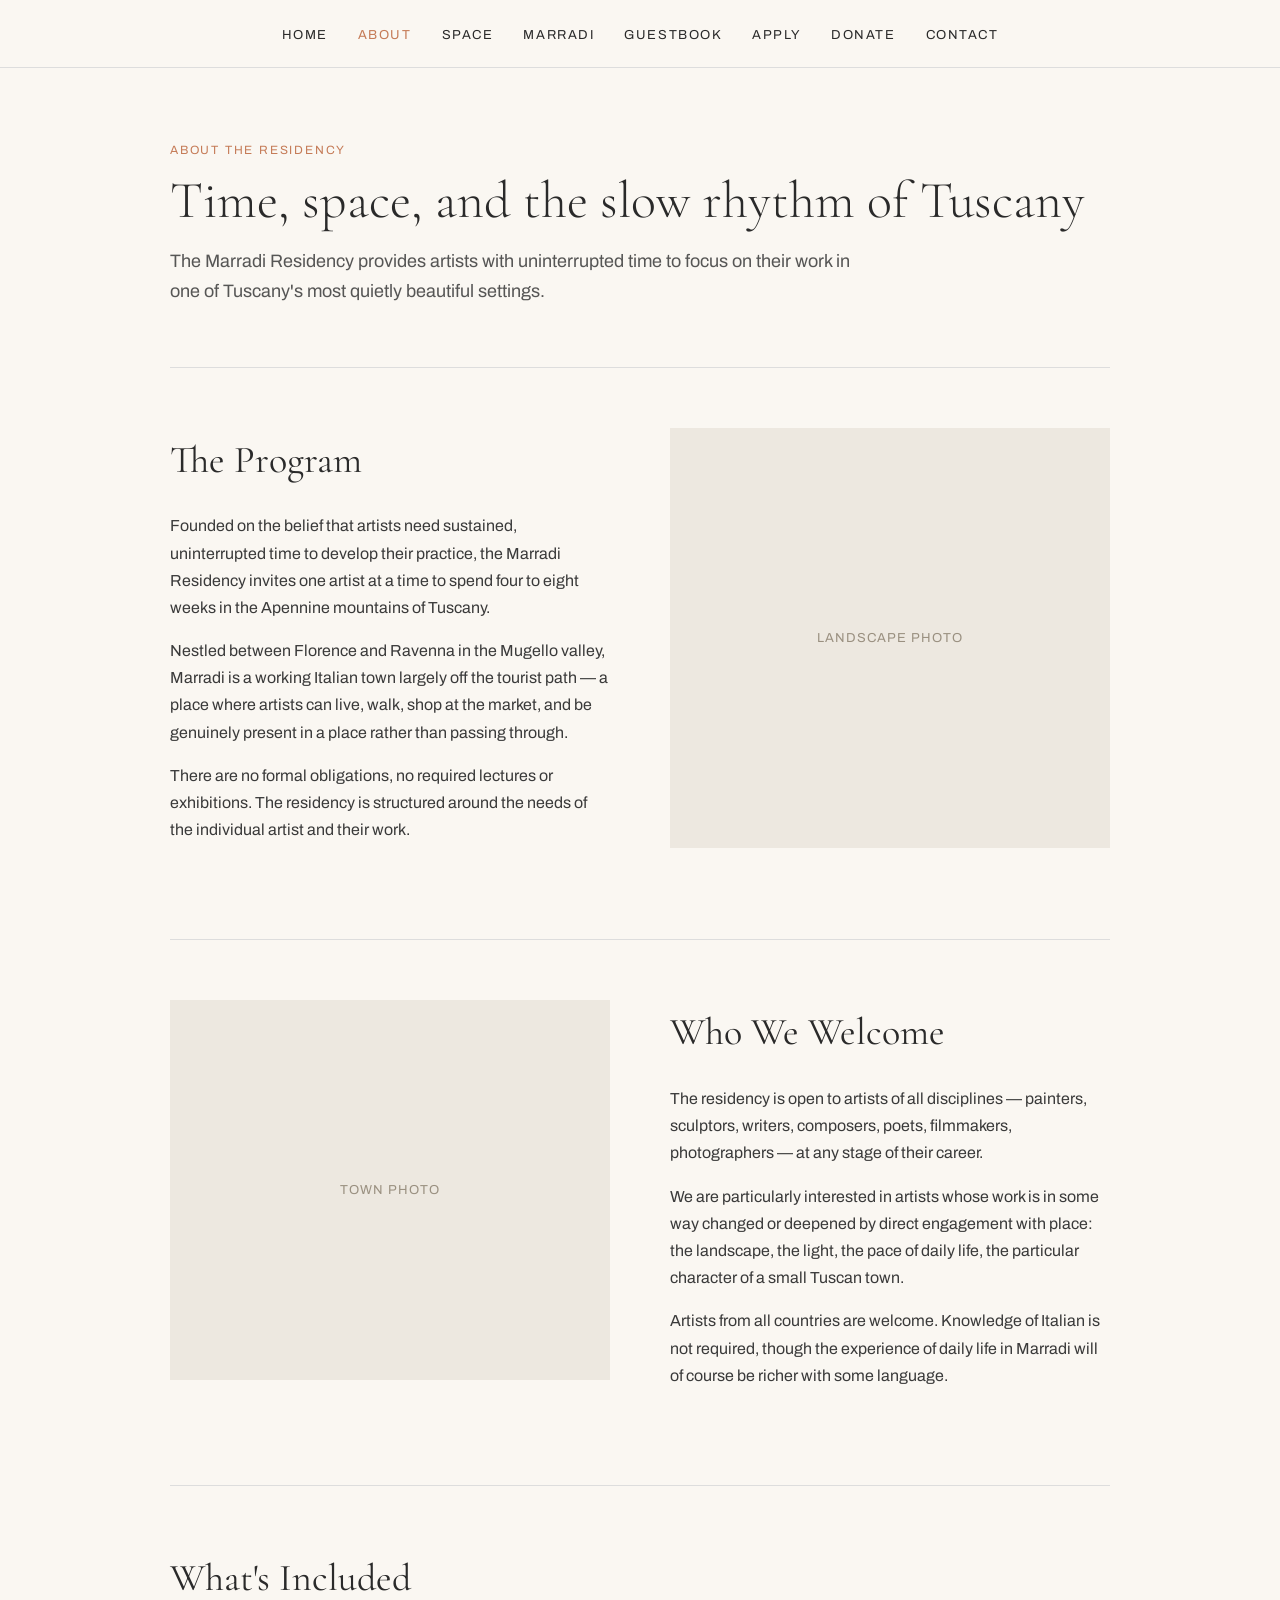
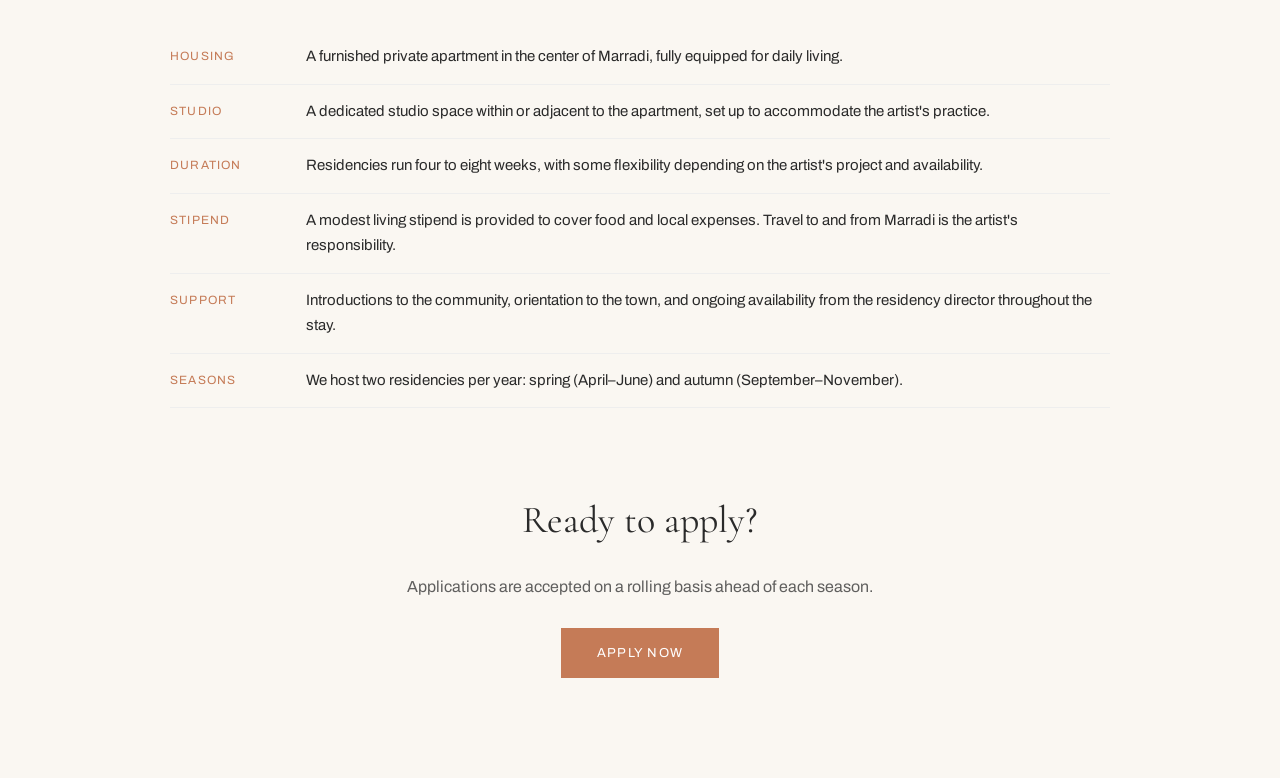
==== about.html @ baf2bf7d "Initial build — all pages" ====
<!DOCTYPE html>
<html lang="en">
<head>
<meta charset="UTF-8">
<meta name="viewport" content="width=device-width, initial-scale=1.0">
<title>About – Marradi Residency</title>
<link href="https://fonts.googleapis.com/css2?family=Cormorant+Garamond:ital,wght@0,300;0,400;0,500;1,300;1,400&family=Archivo:wght@300;400;500&display=swap" rel="stylesheet">
<link rel="stylesheet" href="style.css">
</head>
<body>

<nav>
  <ul>
    <li><a href="index.html">Home</a></li>
    <li><a href="about.html" class="active">About</a></li>
    <li><a href="space.html">Space</a></li>
    <li><a href="marradi.html">Marradi</a></li>
    <li><a href="guestbook.html">Guestbook</a></li>
    <li><a href="apply.html">Apply</a></li>
    <li><a href="donate.html">Donate</a></li>
    <li><a href="contact.html">Contact</a></li>
  </ul>
</nav>

<div class="page">

  <span class="eyebrow">About the Residency</span>
  <h1>Time, space, and the slow rhythm of Tuscany</h1>
  <p class="lead">The Marradi Residency provides artists with uninterrupted time to focus on their work in one of Tuscany's most quietly beautiful settings.</p>

  <hr>

  <div class="two-col" style="margin-bottom:80px">
    <div>
      <h2>The Program</h2>
      <p>Founded on the belief that artists need sustained, uninterrupted time to develop their practice, the Marradi Residency invites one artist at a time to spend four to eight weeks in the Apennine mountains of Tuscany.</p>
      <p>Nestled between Florence and Ravenna in the Mugello valley, Marradi is a working Italian town largely off the tourist path — a place where artists can live, walk, shop at the market, and be genuinely present in a place rather than passing through.</p>
      <p>There are no formal obligations, no required lectures or exhibitions. The residency is structured around the needs of the individual artist and their work.</p>
    </div>
    <div>
      <div class="photo-placeholder" style="height:420px">Landscape photo</div>
    </div>
  </div>

  <hr>

  <div class="two-col" style="margin-bottom:80px">
    <div>
      <div class="photo-placeholder" style="height:380px">Town photo</div>
    </div>
    <div>
      <h2>Who We Welcome</h2>
      <p>The residency is open to artists of all disciplines — painters, sculptors, writers, composers, poets, filmmakers, photographers — at any stage of their career.</p>
      <p>We are particularly interested in artists whose work is in some way changed or deepened by direct engagement with place: the landscape, the light, the pace of daily life, the particular character of a small Tuscan town.</p>
      <p>Artists from all countries are welcome. Knowledge of Italian is not required, though the experience of daily life in Marradi will of course be richer with some language.</p>
    </div>
  </div>

  <hr>

  <h2>What's Included</h2>
  <ul class="info-list" style="margin-bottom:80px">
    <li>
      <span>Housing</span>
      <span>A furnished private apartment in the center of Marradi, fully equipped for daily living.</span>
    </li>
    <li>
      <span>Studio</span>
      <span>A dedicated studio space within or adjacent to the apartment, set up to accommodate the artist's practice.</span>
    </li>
    <li>
      <span>Duration</span>
      <span>Residencies run four to eight weeks, with some flexibility depending on the artist's project and availability.</span>
    </li>
    <li>
      <span>Stipend</span>
      <span>A modest living stipend is provided to cover food and local expenses. Travel to and from Marradi is the artist's responsibility.</span>
    </li>
    <li>
      <span>Support</span>
      <span>Introductions to the community, orientation to the town, and ongoing availability from the residency director throughout the stay.</span>
    </li>
    <li>
      <span>Seasons</span>
      <span>We host two residencies per year: spring (April–June) and autumn (September–November).</span>
    </li>
  </ul>

  <div style="text-align:center">
    <h2>Ready to apply?</h2>
    <p style="margin-bottom:28px; opacity:.8">Applications are accepted on a rolling basis ahead of each season.</p>
    <a href="apply.html" class="button">Apply Now</a>
  </div>

</div>

</body>
</html>
---- style.css ----
/* Marradi Residency — shared styles */

*, *::before, *::after {
  box-sizing: border-box;
}

body {
  margin: 0;
  font-family: 'Archivo', sans-serif;
  background: #FAF7F2;
  color: #2A2A2A;
  font-size: 16px;
  line-height: 1.7;
}

/* ── Navigation ─────────────────────────────────────────── */

nav {
  position: fixed;
  top: 0;
  width: 100%;
  background: #FAF7F2;
  border-bottom: 1px solid #ddd;
  z-index: 100;
}

nav ul {
  display: flex;
  justify-content: center;
  gap: 30px;
  padding: 20px;
  margin: 0;
  list-style: none;
  flex-wrap: wrap;
}

nav a {
  text-decoration: none;
  color: #2A2A2A;
  font-size: 13px;
  letter-spacing: .12em;
  text-transform: uppercase;
  transition: color .2s;
}

nav a:hover,
nav a.active {
  color: #C57B57;
}

/* ── Page wrapper ───────────────────────────────────────── */

.page {
  max-width: 1000px;
  margin: 0 auto;
  padding: 140px 30px 100px;
}

.page-wide {
  max-width: 1200px;
  margin: 0 auto;
  padding: 140px 30px 100px;
}

/* ── Typography ─────────────────────────────────────────── */

h1, h2, h3 {
  font-family: 'Cormorant Garamond', serif;
  font-weight: 400;
  margin-top: 0;
}

h1 {
  font-size: 52px;
  font-weight: 300;
  margin-bottom: 16px;
  line-height: 1.1;
}

h2 {
  font-size: 38px;
  margin-bottom: 20px;
}

h3 {
  font-size: 24px;
  margin-bottom: 10px;
}

p {
  color: #3A3A3A;
  margin-top: 0;
}

.lead {
  font-size: 18px;
  opacity: .85;
  max-width: 680px;
}

.eyebrow {
  font-size: 12px;
  letter-spacing: .15em;
  text-transform: uppercase;
  color: #C57B57;
  margin-bottom: 12px;
  display: block;
}

hr {
  border: none;
  border-top: 1px solid #ddd;
  margin: 60px 0;
}

/* ── Buttons ─────────────────────────────────────────────── */

.button {
  display: inline-block;
  padding: 14px 36px;
  background: #C57B57;
  color: #fff;
  text-decoration: none;
  letter-spacing: .1em;
  font-size: 13px;
  text-transform: uppercase;
  transition: background .2s;
}

.button:hover {
  background: #a86041;
}

.button-outline {
  display: inline-block;
  padding: 13px 35px;
  border: 1px solid #C57B57;
  color: #C57B57;
  text-decoration: none;
  letter-spacing: .1em;
  font-size: 13px;
  text-transform: uppercase;
  transition: all .2s;
}

.button-outline:hover {
  background: #C57B57;
  color: #fff;
}

/* ── Hero ────────────────────────────────────────────────── */

.hero {
  height: 100vh;
  display: flex;
  align-items: center;
  justify-content: center;
  text-align: center;
  padding: 40px;
  background: #FAF7F2;
}

.hero h1 {
  font-size: 76px;
  font-weight: 300;
  margin-bottom: 12px;
}

.hero p {
  font-size: 20px;
  opacity: .75;
  margin-bottom: 36px;
}

/* ── Gallery ─────────────────────────────────────────────── */

.gallery {
  display: grid;
  grid-template-columns: repeat(auto-fit, minmax(280px, 1fr));
  gap: 16px;
  margin-top: 40px;
}

.gallery img {
  width: 100%;
  height: 280px;
  object-fit: cover;
  display: block;
}

.gallery-2col {
  display: grid;
  grid-template-columns: 1fr 1fr;
  gap: 16px;
  margin-top: 40px;
}

.gallery-2col img {
  width: 100%;
  height: 380px;
  object-fit: cover;
  display: block;
}

/* ── Photo placeholder ───────────────────────────────────── */

.photo-placeholder {
  width: 100%;
  background: #EDE8E0;
  display: flex;
  align-items: center;
  justify-content: center;
  color: #9A9080;
  font-size: 13px;
  letter-spacing: .08em;
  text-transform: uppercase;
}

/* ── Two-column layout ───────────────────────────────────── */

.two-col {
  display: grid;
  grid-template-columns: 1fr 1fr;
  gap: 60px;
  align-items: start;
}

.two-col-text-right {
  display: grid;
  grid-template-columns: 1fr 1fr;
  gap: 60px;
  align-items: center;
  margin-bottom: 80px;
}

.two-col-text-right:nth-child(even) {
  direction: rtl;
}

.two-col-text-right:nth-child(even) > * {
  direction: ltr;
}

/* ── Guestbook ───────────────────────────────────────────── */

.season-header {
  font-family: 'Cormorant Garamond', serif;
  font-size: 13px;
  letter-spacing: .2em;
  text-transform: uppercase;
  color: #C57B57;
  border-bottom: 1px solid #ddd;
  padding-bottom: 10px;
  margin: 60px 0 30px;
}

.residents-grid {
  display: grid;
  grid-template-columns: repeat(auto-fill, minmax(260px, 1fr));
  gap: 40px;
}

.resident-card .photo {
  width: 100%;
  height: 300px;
  object-fit: cover;
  background: #EDE8E0;
  display: block;
  margin-bottom: 16px;
}

.resident-card .photo-placeholder {
  height: 300px;
  margin-bottom: 16px;
}

.resident-card h3 {
  font-size: 20px;
  margin-bottom: 4px;
}

.resident-card .discipline {
  font-size: 12px;
  letter-spacing: .12em;
  text-transform: uppercase;
  color: #C57B57;
  margin-bottom: 10px;
  display: block;
}

.resident-card p {
  font-size: 14px;
  line-height: 1.65;
}

.resident-card a {
  font-size: 13px;
  color: #C57B57;
  text-decoration: none;
  letter-spacing: .05em;
}

.resident-card a:hover {
  text-decoration: underline;
}

/* ── Donation tiers ──────────────────────────────────────── */

.tiers {
  display: grid;
  grid-template-columns: repeat(auto-fit, minmax(220px, 1fr));
  gap: 24px;
  margin: 48px 0;
}

.tier {
  border: 1px solid #ddd;
  padding: 32px 28px;
  background: #fff;
}

.tier .amount {
  font-family: 'Cormorant Garamond', serif;
  font-size: 42px;
  font-weight: 300;
  color: #C57B57;
  display: block;
  margin-bottom: 4px;
}

.tier .name {
  font-size: 12px;
  letter-spacing: .15em;
  text-transform: uppercase;
  color: #2A2A2A;
  display: block;
  margin-bottom: 20px;
  border-bottom: 1px solid #eee;
  padding-bottom: 16px;
}

.tier ul {
  list-style: none;
  padding: 0;
  margin: 0;
  font-size: 14px;
  color: #5A5A5A;
}

.tier ul li {
  padding: 6px 0;
  border-bottom: 1px solid #f0f0f0;
}

.tier ul li:last-child {
  border-bottom: none;
}

.tier ul li::before {
  content: '— ';
  color: #C57B57;
}

/* ── Contact form ────────────────────────────────────────── */

.contact-grid {
  display: grid;
  grid-template-columns: 1fr 1fr;
  gap: 80px;
  align-items: start;
}

.form-group {
  margin-bottom: 24px;
}

.form-group label {
  display: block;
  font-size: 12px;
  letter-spacing: .12em;
  text-transform: uppercase;
  margin-bottom: 8px;
  color: #2A2A2A;
}

.form-group input,
.form-group textarea,
.form-group select {
  width: 100%;
  border: 1px solid #ddd;
  background: #fff;
  padding: 12px 14px;
  font-family: 'Archivo', sans-serif;
  font-size: 14px;
  color: #2A2A2A;
  outline: none;
  transition: border-color .2s;
}

.form-group input:focus,
.form-group textarea:focus,
.form-group select:focus {
  border-color: #C57B57;
}

.form-group textarea {
  min-height: 140px;
  resize: vertical;
}

/* ── Info list ───────────────────────────────────────────── */

.info-list {
  list-style: none;
  padding: 0;
  margin: 0;
}

.info-list li {
  padding: 14px 0;
  border-bottom: 1px solid #eee;
  font-size: 15px;
  display: flex;
  gap: 16px;
}

.info-list li span:first-child {
  font-size: 12px;
  letter-spacing: .1em;
  text-transform: uppercase;
  color: #C57B57;
  min-width: 120px;
  padding-top: 2px;
}

/* ── Responsive ─────────────────────────────────────────── */

@media (max-width: 768px) {
  .hero h1 { font-size: 48px; }
  h1 { font-size: 38px; }
  h2 { font-size: 28px; }
  .two-col,
  .two-col-text-right,
  .contact-grid,
  .gallery-2col { grid-template-columns: 1fr; }
  .two-col-text-right:nth-child(even) { direction: ltr; }
  nav ul { gap: 16px; padding: 16px; }
  .page, .page-wide { padding: 100px 20px 80px; }
}
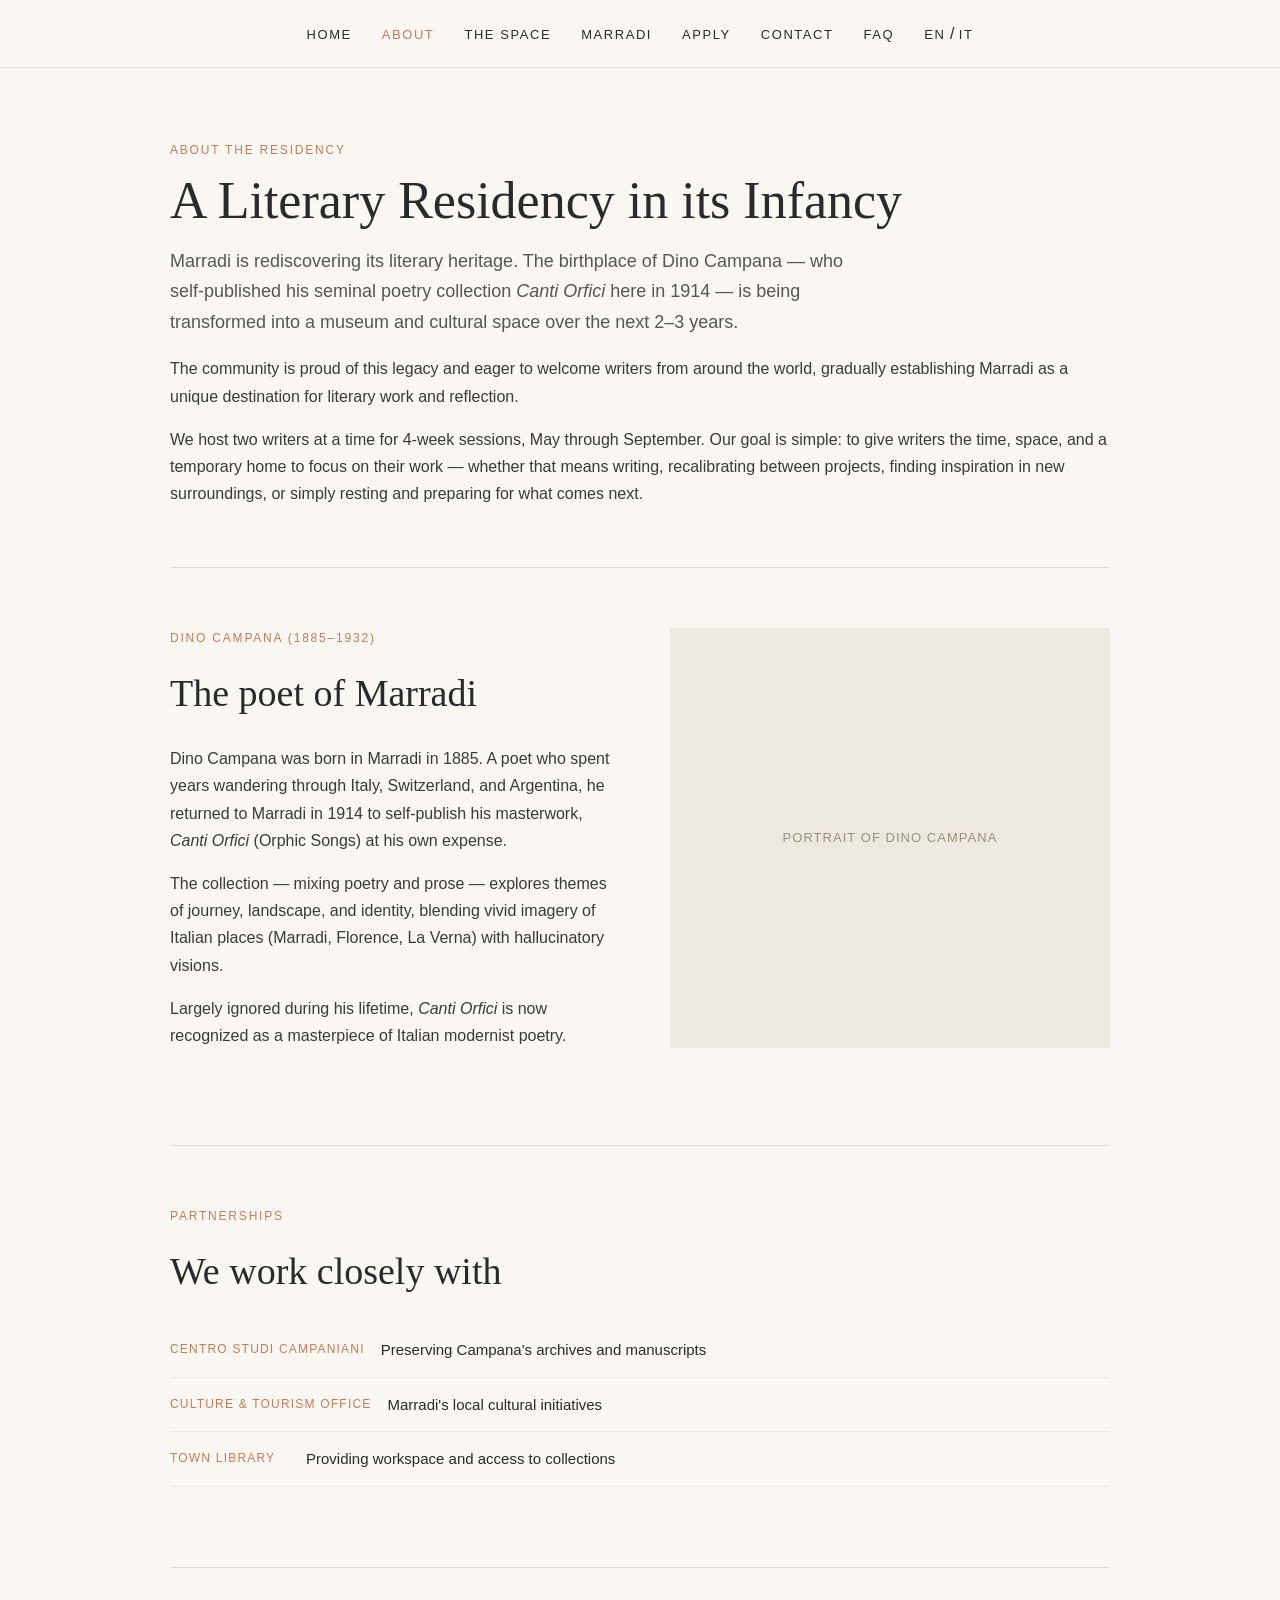
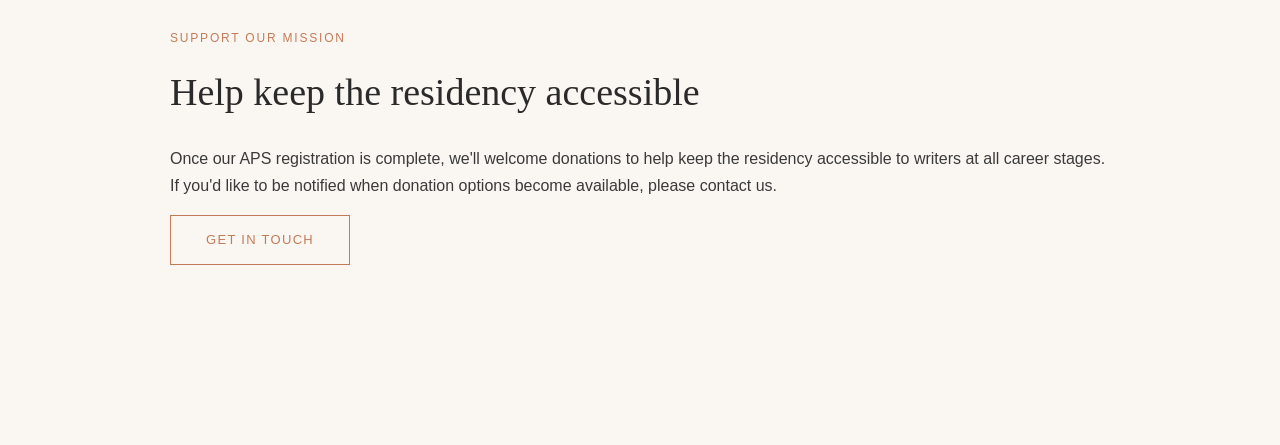
==== commit 82cb0849: "Update sessions to September (4 weeks), align application materials with spec, add address to space " ====
--- a/about.html
+++ b/about.html
@@ -1,11 +1,11 @@
 <!DOCTYPE html>
 <html lang="en">
 <head>
-<meta charset="UTF-8">
-<meta name="viewport" content="width=device-width, initial-scale=1.0">
-<title>About – Marradi Residency</title>
-<link href="https://fonts.googleapis.com/css2?family=Cormorant+Garamond:ital,wght@0,300;0,400;0,500;1,300;1,400&family=Archivo:wght@300;400;500&display=swap" rel="stylesheet">
-<link rel="stylesheet" href="style.css">
+  <meta charset="UTF-8">
+  <meta name="viewport" content="width=device-width, initial-scale=1.0">
+  <title>About — Dino Campana Literary Residency</title>
+  <link href="https://fonts.googleapis.com/css2?family=Lora:wght@400;600&family=Inter:wght@300;400;500&display=swap" rel="stylesheet">
+  <link rel="stylesheet" href="style.css">
 </head>
 <body>
 
@@ -13,83 +13,76 @@
   <ul>
     <li><a href="index.html">Home</a></li>
     <li><a href="about.html" class="active">About</a></li>
-    <li><a href="space.html">Space</a></li>
+    <li><a href="space.html">The Space</a></li>
     <li><a href="marradi.html">Marradi</a></li>
-    <li><a href="guestbook.html">Guestbook</a></li>
     <li><a href="apply.html">Apply</a></li>
-    <li><a href="donate.html">Donate</a></li>
     <li><a href="contact.html">Contact</a></li>
+    <li><a href="faq.html">FAQ</a></li>
+    <li class="lang-toggle"><a href="about.html" class="current-lang">EN</a> / <a href="it/chi-siamo.html">IT</a></li>
   </ul>
 </nav>
 
 <div class="page">
 
-  <span class="eyebrow">About the Residency</span>
-  <h1>Time, space, and the slow rhythm of Tuscany</h1>
-  <p class="lead">The Marradi Residency provides artists with uninterrupted time to focus on their work in one of Tuscany's most quietly beautiful settings.</p>
+  <div class="page-header">
+    <span class="eyebrow">About the Residency</span>
+    <h1>A Literary Residency in its Infancy</h1>
+  </div>
+
+  <p class="lead">Marradi is rediscovering its literary heritage. The birthplace of Dino Campana — who self-published his seminal poetry collection <em>Canti Orfici</em> here in 1914 — is being transformed into a museum and cultural space over the next 2–3 years.</p>
+
+  <p>The community is proud of this legacy and eager to welcome writers from around the world, gradually establishing Marradi as a unique destination for literary work and reflection.</p>
+
+  <p>We host two writers at a time for 4-week sessions, May through September. Our goal is simple: to give writers the time, space, and a temporary home to focus on their work — whether that means writing, recalibrating between projects, finding inspiration in new surroundings, or simply resting and preparing for what comes next.</p>
 
   <hr>
 
-  <div class="two-col" style="margin-bottom:80px">
+  <div class="two-col" style="margin-bottom:80px;">
     <div>
-      <h2>The Program</h2>
-      <p>Founded on the belief that artists need sustained, uninterrupted time to develop their practice, the Marradi Residency invites one artist at a time to spend four to eight weeks in the Apennine mountains of Tuscany.</p>
-      <p>Nestled between Florence and Ravenna in the Mugello valley, Marradi is a working Italian town largely off the tourist path — a place where artists can live, walk, shop at the market, and be genuinely present in a place rather than passing through.</p>
-      <p>There are no formal obligations, no required lectures or exhibitions. The residency is structured around the needs of the individual artist and their work.</p>
+      <span class="eyebrow">Dino Campana (1885–1932)</span>
+      <h2>The poet of Marradi</h2>
+      <p>Dino Campana was born in Marradi in 1885. A poet who spent years wandering through Italy, Switzerland, and Argentina, he returned to Marradi in 1914 to self-publish his masterwork, <em>Canti Orfici</em> (Orphic Songs) at his own expense.</p>
+      <p>The collection — mixing poetry and prose — explores themes of journey, landscape, and identity, blending vivid imagery of Italian places (Marradi, Florence, La Verna) with hallucinatory visions.</p>
+      <p>Largely ignored during his lifetime, <em>Canti Orfici</em> is now recognized as a masterpiece of Italian modernist poetry.</p>
     </div>
     <div>
-      <div class="photo-placeholder" style="height:420px">Landscape photo</div>
+      <div class="photo-placeholder" style="height:420px">Portrait of Dino Campana</div>
     </div>
   </div>
 
   <hr>
 
-  <div class="two-col" style="margin-bottom:80px">
-    <div>
-      <div class="photo-placeholder" style="height:380px">Town photo</div>
-    </div>
-    <div>
-      <h2>Who We Welcome</h2>
-      <p>The residency is open to artists of all disciplines — painters, sculptors, writers, composers, poets, filmmakers, photographers — at any stage of their career.</p>
-      <p>We are particularly interested in artists whose work is in some way changed or deepened by direct engagement with place: the landscape, the light, the pace of daily life, the particular character of a small Tuscan town.</p>
-      <p>Artists from all countries are welcome. Knowledge of Italian is not required, though the experience of daily life in Marradi will of course be richer with some language.</p>
-    </div>
+  <div style="margin-bottom:80px;">
+    <span class="eyebrow">Partnerships</span>
+    <h2>We work closely with</h2>
+    <ul class="info-list">
+      <li>
+        <span>Centro Studi Campaniani</span>
+        <span>Preserving Campana's archives and manuscripts</span>
+      </li>
+      <li>
+        <span>Culture &amp; Tourism Office</span>
+        <span>Marradi's local cultural initiatives</span>
+      </li>
+      <li>
+        <span>Town Library</span>
+        <span>Providing workspace and access to collections</span>
+      </li>
+    </ul>
   </div>
 
   <hr>
 
-  <h2>What's Included</h2>
-  <ul class="info-list" style="margin-bottom:80px">
-    <li>
-      <span>Housing</span>
-      <span>A furnished private apartment in the center of Marradi, fully equipped for daily living.</span>
-    </li>
-    <li>
-      <span>Studio</span>
-      <span>A dedicated studio space within or adjacent to the apartment, set up to accommodate the artist's practice.</span>
-    </li>
-    <li>
-      <span>Duration</span>
-      <span>Residencies run four to eight weeks, with some flexibility depending on the artist's project and availability.</span>
-    </li>
-    <li>
-      <span>Stipend</span>
-      <span>A modest living stipend is provided to cover food and local expenses. Travel to and from Marradi is the artist's responsibility.</span>
-    </li>
-    <li>
-      <span>Support</span>
-      <span>Introductions to the community, orientation to the town, and ongoing availability from the residency director throughout the stay.</span>
-    </li>
-    <li>
-      <span>Seasons</span>
-      <span>We host two residencies per year: spring (April–June) and autumn (September–November).</span>
-    </li>
-  </ul>
+  <div style="margin-bottom:80px;">
+    <span class="eyebrow">Support Our Mission</span>
+    <h2>Help keep the residency accessible</h2>
+    <p>Once our APS registration is complete, we'll welcome donations to help keep the residency accessible to writers at all career stages. If you'd like to be notified when donation options become available, please contact us.</p>
+    <a href="contact.html" class="button-outline">Get in Touch</a>
 
-  <div style="text-align:center">
-    <h2>Ready to apply?</h2>
-    <p style="margin-bottom:28px; opacity:.8">Applications are accepted on a rolling basis ahead of each season.</p>
-    <a href="apply.html" class="button">Apply Now</a>
+    <!-- Update this section once APS registration is complete:
+    <h3>About the APS</h3>
+    <p>The Dino Campana Literary Residency is operated by a registered Italian APS (Associazione di Promozione Sociale) — a nonprofit cultural association dedicated to promoting literature and supporting writers. Donations to the APS are tax-deductible for Italian taxpayers (35% up to €30,000/year).</p>
+    -->
   </div>
 
 </div>
